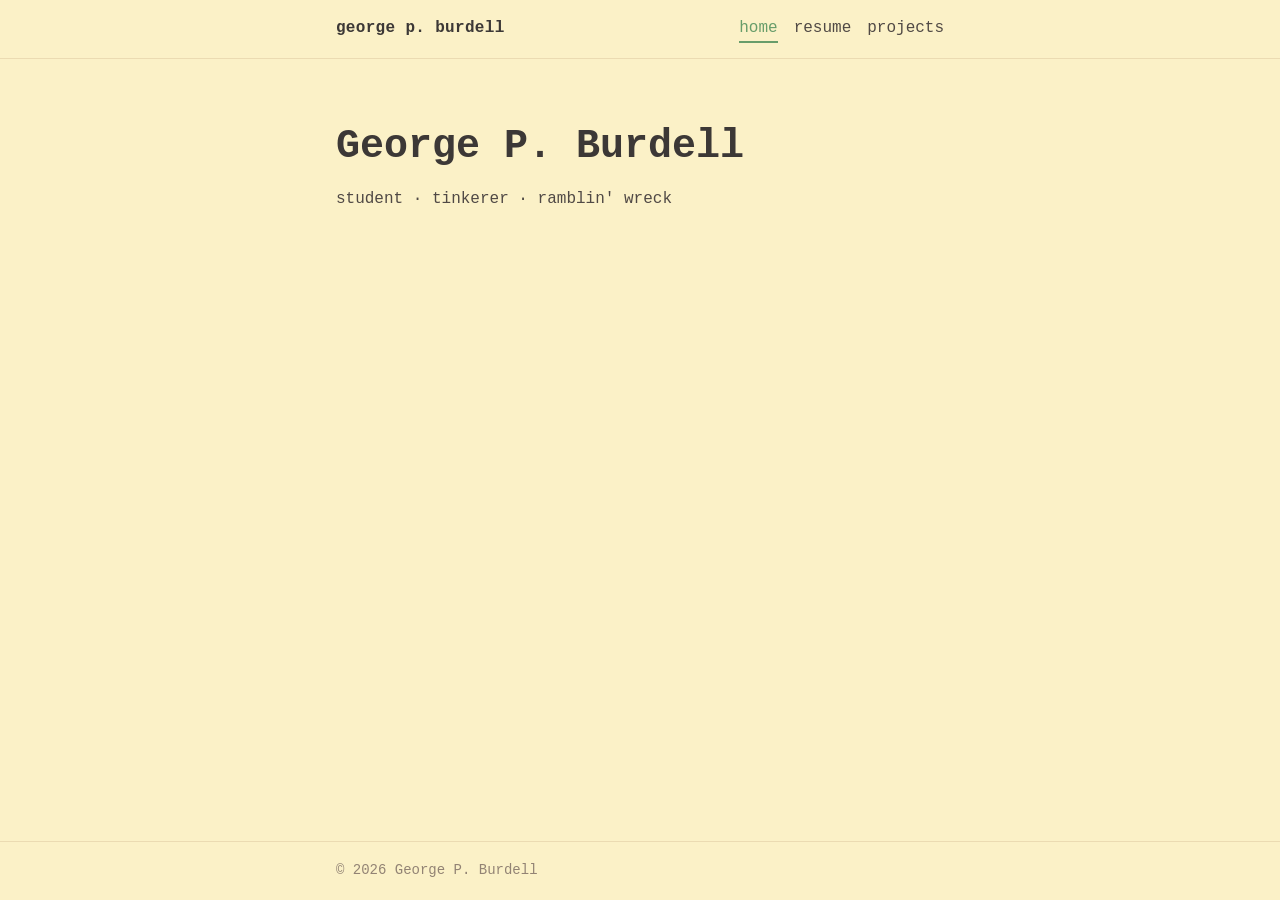
==== index.html @ f6f498d2 "phase-0: scaffold html, css tokens, and per-page configs Lays the foundation for Phases 1/2/3 to run" ====
<!DOCTYPE html>
<html lang="en">
<head>
  <meta charset="UTF-8">
  <meta name="viewport" content="width=device-width, initial-scale=1">
  <meta name="color-scheme" content="light dark">
  <title>Home — George P. Burdell</title>
  <!-- Page content: config/home.json. Shared nav/footer identity: config/home.json. -->
  <link rel="stylesheet" href="css/style.css">
</head>
<body class="page-home">
  <a class="skip-link" href="#main">Skip to content</a>

  <header class="site-nav">
    <nav class="container" aria-label="Primary">
      <a href="index.html" class="site-nav__brand">george p. burdell</a>
      <ul class="site-nav__links">
        <li><a href="index.html" aria-current="page">home</a></li>
        <li><a href="resume.html">resume</a></li>
        <li><a href="projects.html">projects</a></li>
      </ul>
    </nav>
  </header>

  <main id="main" class="container">
    <h1>George P. Burdell</h1>
    <p>student · tinkerer · ramblin' wreck</p>
  </main>

  <footer class="site-footer">
    <div class="container">
      <small>&copy; 2026 George P. Burdell</small>
    </div>
  </footer>
</body>
</html>
---- css/style.css ----
/* ============================================================
   1. RESET
   ============================================================ */

*,
*::before,
*::after {
  box-sizing: border-box;
}

html,
body,
h1, h2, h3, h4, h5, h6,
p, ul, ol, figure, blockquote {
  margin: 0;
  padding: 0;
}

ul,
ol {
  list-style: none;
}

img,
picture,
svg {
  display: block;
  max-width: 100%;
}

button,
input,
select,
textarea {
  font: inherit;
  color: inherit;
}

a {
  color: inherit;
  text-decoration: none;
}

/* ============================================================
   2. TOKENS (CSS custom properties)
   ============================================================ */

:root {
  /* Gruvbox — light */
  --bg:        #fbf1c7;
  --bg-soft:   #f2e5bc;
  --bg-alt:    #ebdbb2;
  --fg:        #3c3836;
  --fg-muted:  #504945;
  --gray:      #928374;

  --red:       #cc241d;
  --green:     #98971a;
  --yellow:    #d79921;
  --blue:      #458588;
  --purple:    #b16286;
  --aqua:      #689d6a;
  --orange:    #d65d0e;

  --accent:    var(--aqua);

  /* Type */
  --font-mono: ui-monospace, "SF Mono", Menlo, Monaco, "Cascadia Mono",
               Consolas, "Liberation Mono", monospace;
  --line:      1.6;

  /* Spacing scale */
  --space-xs:  0.25rem;
  --space-sm:  0.5rem;
  --space-md:  1rem;
  --space-lg:  2rem;
  --space-xl:  4rem;

  /* Layout */
  --measure:   70ch;
  --radius:    0;
  --border:    1px solid var(--bg-alt);
}

@media (prefers-color-scheme: dark) {
  :root {
    /* Gruvbox — dark */
    --bg:        #282828;
    --bg-soft:   #32302f;
    --bg-alt:    #3c3836;
    --fg:        #ebdbb2;
    --fg-muted:  #d5c4a1;
    --gray:      #928374;

    --red:       #fb4934;
    --green:     #b8bb26;
    --yellow:    #fabd2f;
    --blue:      #83a598;
    --purple:    #d3869b;
    --aqua:      #8ec07c;
    --orange:    #fe8019;

    --border:    1px solid var(--bg-alt);
  }
}

/* ============================================================
   3. BASE (html, body, typography)
   ============================================================ */

html {
  font-size: 100%;
  scroll-behavior: smooth;
}

body {
  background-color: var(--bg);
  color: var(--fg);
  font-family: var(--font-mono);
  line-height: var(--line);
  min-height: 100vh;
  display: flex;
  flex-direction: column;
}

h1, h2, h3, h4, h5, h6 {
  font-family: var(--font-mono);
  line-height: 1.2;
  color: var(--fg);
  margin-block-end: var(--space-md);
}

h1 { font-size: 2rem; }
h2 { font-size: 1.5rem; }
h3 { font-size: 1.25rem; }

p {
  margin-block-end: var(--space-md);
  color: var(--fg-muted);
}

a {
  color: var(--accent);
  text-decoration: none;
}

a:hover {
  text-decoration: underline;
}

a:focus-visible {
  outline: 2px solid var(--accent);
  outline-offset: 2px;
}

code,
pre {
  background-color: var(--bg-alt);
  font-family: var(--font-mono);
  padding: 0.1em 0.35em;
  border-radius: var(--radius);
}

pre {
  padding: var(--space-md);
  overflow-x: auto;
}

::selection {
  background-color: var(--accent);
  color: var(--bg);
}

/* ============================================================
   4. LAYOUT (container, main, helpers)
   ============================================================ */

.container {
  width: 100%;
  max-width: var(--measure);
  margin-inline: auto;
  padding-inline: var(--space-md);
}

main {
  flex: 1;
  padding-block: var(--space-lg);
}

/* ============================================================
   5. COMPONENTS — SHARED
   ============================================================ */

/* Skip link — visible only when focused */
.skip-link {
  position: absolute;
  top: -100px;
  left: var(--space-md);
  background-color: var(--accent);
  color: var(--bg);
  padding: var(--space-sm) var(--space-md);
  z-index: 100;
}

.skip-link:focus {
  top: var(--space-md);
}

/* Site nav */
.site-nav {
  border-bottom: var(--border);
  background-color: var(--bg);
}

.site-nav nav {
  display: flex;
  flex-wrap: wrap;
  align-items: center;
  justify-content: space-between;
  gap: var(--space-md);
  padding-block: var(--space-md);
}

.site-nav__brand {
  color: var(--fg);
  font-weight: bold;
  letter-spacing: 0.02em;
}

.site-nav__brand:hover {
  color: var(--accent);
  text-decoration: none;
}

.site-nav__links {
  display: flex;
  flex-wrap: wrap;
  gap: var(--space-md);
}

.site-nav__links a {
  color: var(--fg-muted);
  padding-block: var(--space-xs);
  border-bottom: 2px solid transparent;
}

.site-nav__links a:hover {
  color: var(--accent);
  text-decoration: none;
}

.site-nav__links a[aria-current="page"] {
  color: var(--accent);
  border-bottom-color: var(--accent);
}

/* Site footer */
.site-footer {
  border-top: var(--border);
  background-color: var(--bg);
  padding-block: var(--space-md);
  margin-top: auto;
}

.site-footer small {
  color: var(--gray);
  font-size: 0.875rem;
}

/* ============================================================
   6. PAGE SECTIONS — HOME        (Phase 1 owns this block)
   ============================================================ */

/* Empty in Phase 0. Phase 1 adds .home-* rules here. */

/* ============================================================
   7. PAGE SECTIONS — RESUME      (Phase 2 owns this block)
   ============================================================ */

/* Empty in Phase 0. Phase 2 adds .resume-* rules + @media print here. */

/* ============================================================
   8. PAGE SECTIONS — PROJECTS    (Phase 3 owns this block)
   ============================================================ */

/* Empty in Phase 0. Phase 3 adds .projects-* + card grid rules here. */

/* ============================================================
   9. RESPONSIVE (mobile-first overrides)
   ============================================================ */

@media (min-width: 640px) {
  h1 { font-size: 2.5rem; }
  h2 { font-size: 1.75rem; }

  main {
    padding-block: var(--space-xl);
  }
}

@media (min-width: 960px) {
  .container {
    padding-inline: var(--space-lg);
  }
}
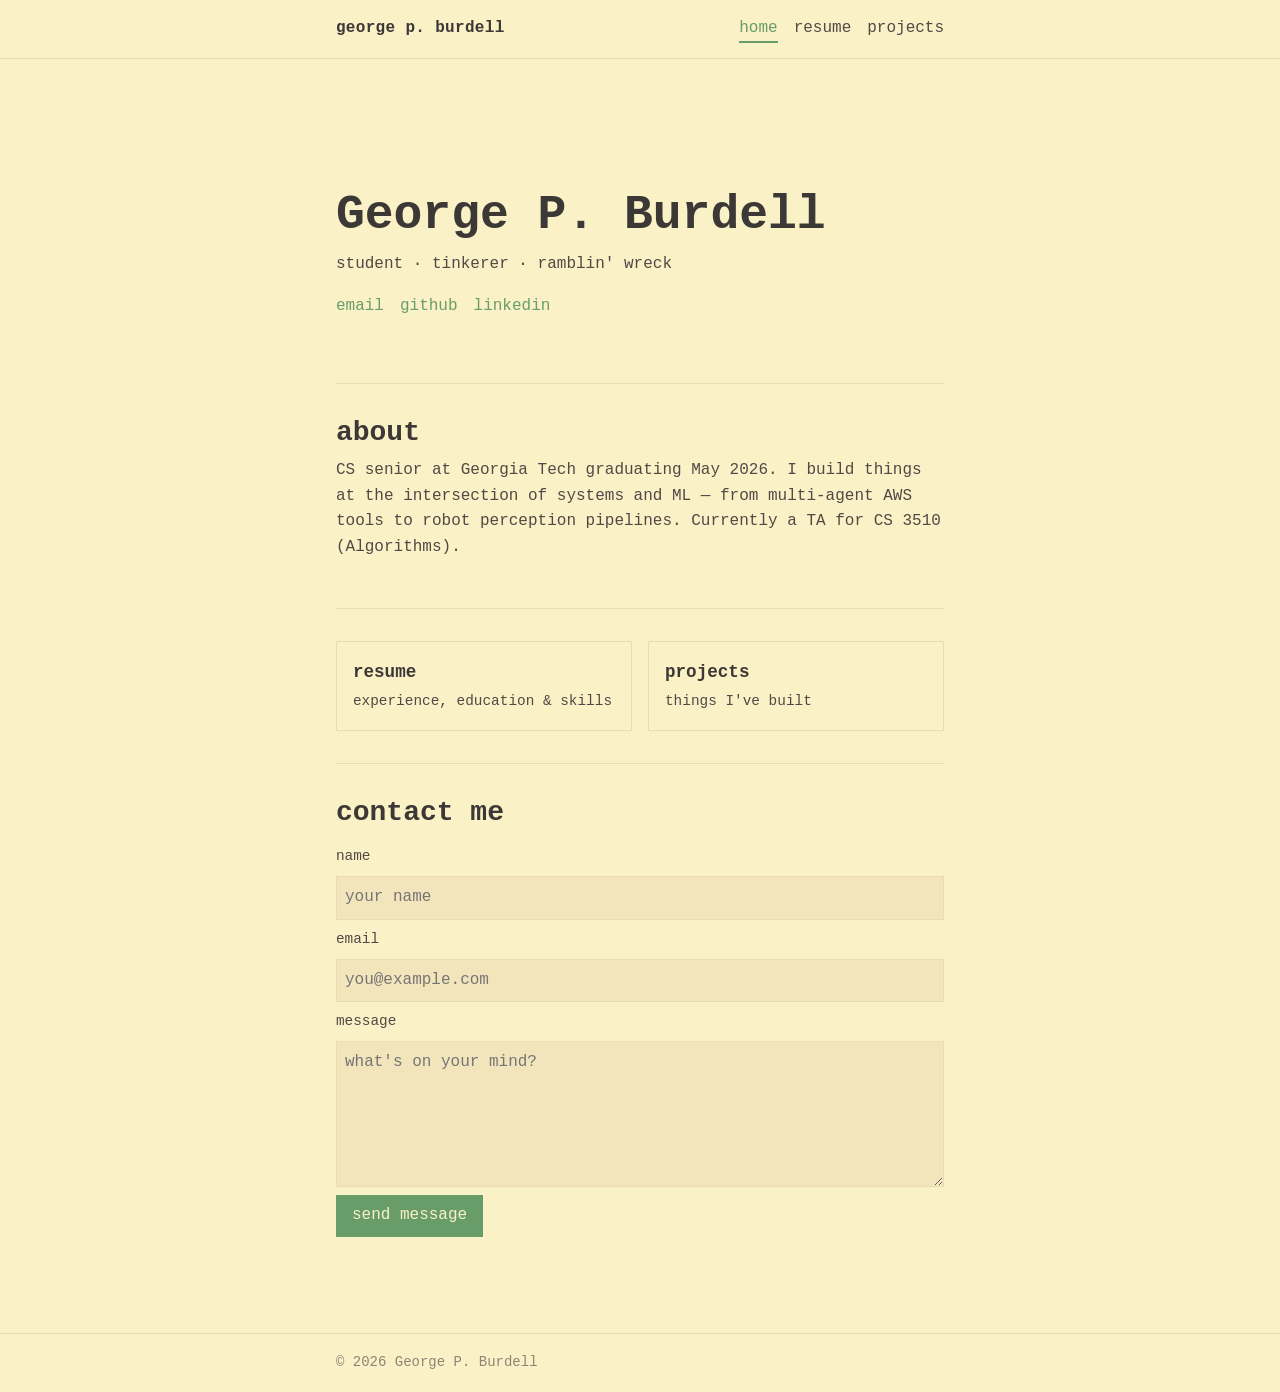
==== commit 36a0ed17: "add playwright cli plugin and complete homepage" ====
--- a/index.html
+++ b/index.html
@@ -23,8 +23,49 @@
   </header>
 
   <main id="main" class="container">
-    <h1>George P. Burdell</h1>
-    <p>student · tinkerer · ramblin' wreck</p>
+
+    <section class="home-hero" aria-labelledby="hero-heading">
+      <h1 id="hero-heading" class="home-hero__name">George P. Burdell</h1>
+      <p class="home-hero__tagline">student · tinkerer · ramblin' wreck</p>
+      <ul class="home-hero__links">
+        <li><a href="mailto:gpburdell@gatech.edu">email</a></li>
+        <li><a href="https://github.com/gpburdell">github</a></li>
+        <li><a href="https://linkedin.com/in/gpburdell">linkedin</a></li>
+      </ul>
+    </section>
+
+    <section class="home-about" aria-labelledby="about-heading">
+      <h2 id="about-heading">about</h2>
+      <p>CS senior at Georgia Tech graduating May 2026. I build things at the intersection of systems and ML — from multi-agent AWS tools to robot perception pipelines. Currently a TA for CS 3510 (Algorithms).</p>
+    </section>
+
+    <nav class="home-pages" aria-label="Site sections">
+      <a href="resume.html" class="home-pages__card">
+        <strong>resume</strong>
+        <span>experience, education &amp; skills</span>
+      </a>
+      <a href="projects.html" class="home-pages__card">
+        <strong>projects</strong>
+        <span>things I've built</span>
+      </a>
+    </nav>
+
+    <section class="home-contact" aria-labelledby="contact-heading">
+      <h2 id="contact-heading">contact me</h2>
+      <form class="home-contact__form" action="#" method="post">
+        <label for="contact-name">name</label>
+        <input id="contact-name" type="text" name="name" placeholder="your name" autocomplete="name">
+
+        <label for="contact-email">email</label>
+        <input id="contact-email" type="email" name="email" placeholder="you@example.com" autocomplete="email">
+
+        <label for="contact-message">message</label>
+        <textarea id="contact-message" name="message" rows="5" placeholder="what's on your mind?"></textarea>
+
+        <button type="submit">send message</button>
+      </form>
+    </section>
+
   </main>
 
   <footer class="site-footer">
--- a/css/style.css
+++ b/css/style.css
@@ -271,13 +271,232 @@
    6. PAGE SECTIONS — HOME        (Phase 1 owns this block)
    ============================================================ */
 
-/* Empty in Phase 0. Phase 1 adds .home-* rules here. */
+/* Hero */
+.home-hero { padding: var(--space-xl) 0; }
+.home-hero__name { font-size: clamp(1.8rem, 5vw, 3rem); margin: 0 0 var(--space-sm); }
+.home-hero__tagline { color: var(--fg-muted); margin: 0 0 var(--space-md); }
+.home-hero__links {
+  list-style: none;
+  padding: 0;
+  margin: 0;
+  display: flex;
+  gap: var(--space-md);
+  flex-wrap: wrap;
+}
+.home-hero__links a { color: var(--accent); text-decoration: none; }
+.home-hero__links a:hover { text-decoration: underline; }
+
+/* About */
+.home-about { padding: var(--space-lg) 0; border-top: var(--border); }
+.home-about h2 { margin-bottom: var(--space-sm); }
+
+/* Page nav cards */
+.home-pages {
+  display: grid;
+  grid-template-columns: repeat(auto-fit, minmax(16rem, 1fr));
+  gap: var(--space-md);
+  padding: var(--space-lg) 0;
+  border-top: var(--border);
+}
+.home-pages__card {
+  display: flex;
+  flex-direction: column;
+  gap: var(--space-xs);
+  padding: var(--space-md);
+  border: var(--border);
+  color: var(--fg);
+  text-decoration: none;
+}
+.home-pages__card:hover { border-color: var(--accent); color: var(--accent); }
+.home-pages__card strong { font-size: 1.1rem; }
+.home-pages__card span { color: var(--fg-muted); font-size: 0.9rem; }
+
+/* Contact form */
+.home-contact { padding: var(--space-lg) 0; border-top: var(--border); }
+.home-contact h2 { margin-bottom: var(--space-md); }
+.home-contact__form {
+  display: grid;
+  gap: var(--space-sm);
+  max-width: var(--measure);
+}
+.home-contact__form label { font-size: 0.9rem; color: var(--fg-muted); }
+.home-contact__form input,
+.home-contact__form textarea {
+  width: 100%;
+  padding: var(--space-sm);
+  background: var(--bg-soft);
+  border: var(--border);
+  color: var(--fg);
+  font-family: var(--font-mono);
+  font-size: 1rem;
+  resize: vertical;
+}
+.home-contact__form input:focus,
+.home-contact__form textarea:focus {
+  outline: 2px solid var(--accent);
+  outline-offset: 1px;
+}
+.home-contact__form button {
+  justify-self: start;
+  padding: var(--space-sm) var(--space-md);
+  background: var(--accent);
+  color: var(--bg);
+  border: none;
+  font-family: var(--font-mono);
+  font-size: 1rem;
+  cursor: pointer;
+}
+.home-contact__form button:hover { opacity: 0.85; }
 
 /* ============================================================
    7. PAGE SECTIONS — RESUME      (Phase 2 owns this block)
    ============================================================ */
 
-/* Empty in Phase 0. Phase 2 adds .resume-* rules + @media print here. */
+/* --- Resume header (name + contact) --- */
+.resume-header {
+  padding: var(--space-lg) 0 var(--space-md);
+  text-align: center;
+  border-bottom: var(--border);
+  margin-bottom: var(--space-lg);
+}
+
+.resume-header__name {
+  font-size: 2rem;
+  margin: 0 0 var(--space-sm);
+  color: var(--fg);
+}
+
+.resume-header__contact {
+  display: flex;
+  flex-wrap: wrap;
+  justify-content: center;
+  align-items: center;
+  gap: var(--space-xs) var(--space-sm);
+  color: var(--fg-muted);
+  font-size: 0.9rem;
+  margin: 0;
+}
+
+/* --- Section dividers --- */
+.resume-section {
+  margin-top: var(--space-lg);
+  padding-top: var(--space-sm);
+  border-top: var(--border);
+}
+
+.resume-section > h2 {
+  margin-bottom: var(--space-md);
+  font-size: 1.25rem;
+  text-transform: uppercase;
+  letter-spacing: 0.05em;
+  color: var(--fg-muted);
+}
+
+/* --- Entry (job or school) --- */
+.resume-entry {
+  margin-bottom: var(--space-lg);
+}
+
+.resume-entry:last-child {
+  margin-bottom: 0;
+}
+
+.resume-entry__header {
+  display: flex;
+  justify-content: space-between;
+  align-items: baseline;
+  flex-wrap: wrap;
+  gap: var(--space-xs) var(--space-md);
+  margin-bottom: var(--space-xs);
+}
+
+.resume-entry__org {
+  font-size: 1.1rem;
+  margin: 0;
+  color: var(--fg);
+}
+
+.resume-entry__date {
+  color: var(--fg-muted);
+  font-size: 0.9rem;
+  white-space: nowrap;
+}
+
+.resume-entry__title {
+  font-style: italic;
+  color: var(--fg-muted);
+  margin: 0 0 var(--space-sm);
+}
+
+.resume-entry__bullets {
+  list-style: disc;
+  margin: 0;
+  padding-left: var(--space-lg);
+}
+
+.resume-entry__bullets li {
+  margin-bottom: var(--space-xs);
+  line-height: var(--line);
+}
+
+/* --- Skills (description list) --- */
+.resume-skills {
+  margin: 0;
+  display: flex;
+  flex-direction: column;
+  gap: var(--space-xs);
+}
+
+.resume-skills__group {
+  display: flex;
+  flex-wrap: wrap;
+  gap: 0 var(--space-xs);
+}
+
+.resume-skills__group dt {
+  font-weight: bold;
+  color: var(--fg);
+}
+
+.resume-skills__group dt::after {
+  content: ":";
+  margin-right: var(--space-xs);
+}
+
+.resume-skills__group dd {
+  margin: 0;
+  color: var(--fg-muted);
+}
+
+/* --- Print styles --- */
+@media print {
+  .site-nav,
+  .site-footer,
+  .skip-link {
+    display: none !important;
+  }
+
+  body {
+    background: #fff;
+    color: #000;
+  }
+
+  .container {
+    max-width: 100%;
+    padding: 0;
+  }
+
+  .resume-header__contact a,
+  .resume-entry__bullets a {
+    color: #000;
+    text-decoration: none;
+  }
+
+  .resume-section,
+  .resume-entry {
+    break-inside: avoid;
+  }
+}
 
 /* ============================================================
    8. PAGE SECTIONS — PROJECTS    (Phase 3 owns this block)
